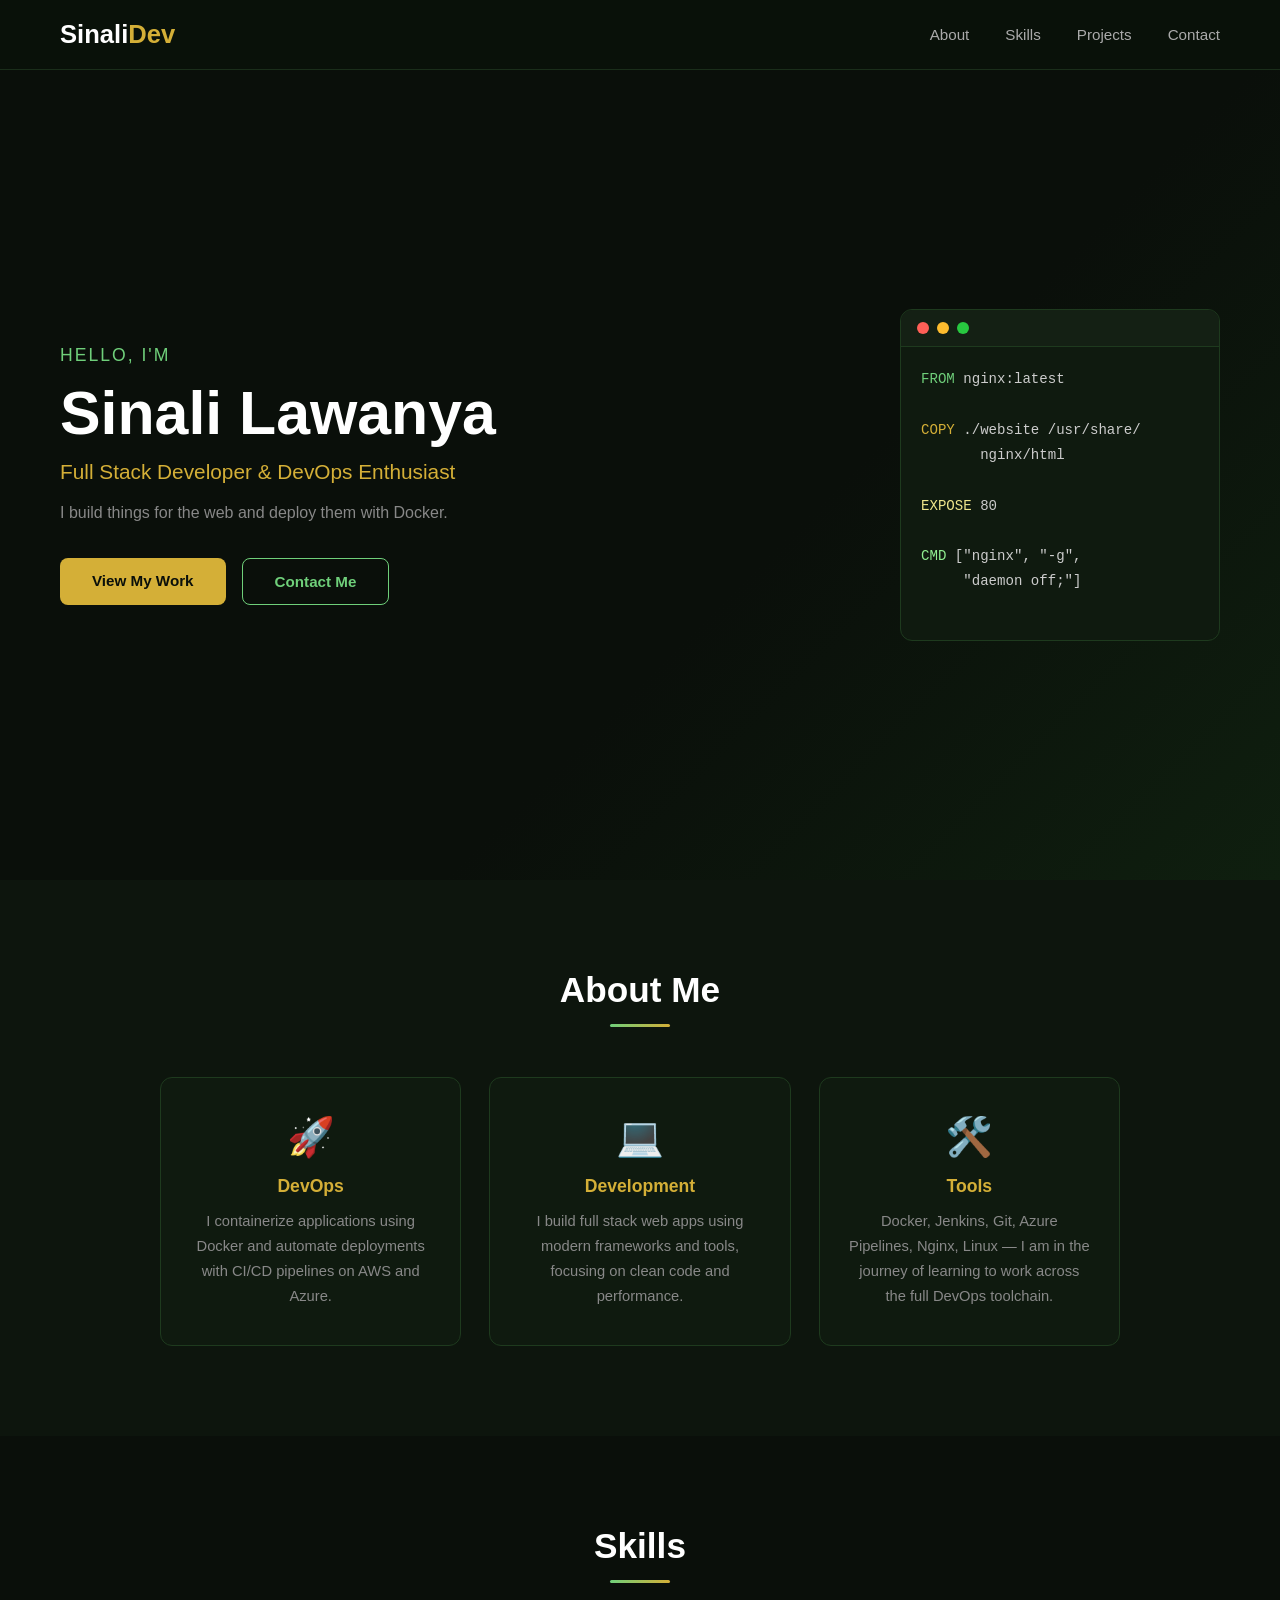
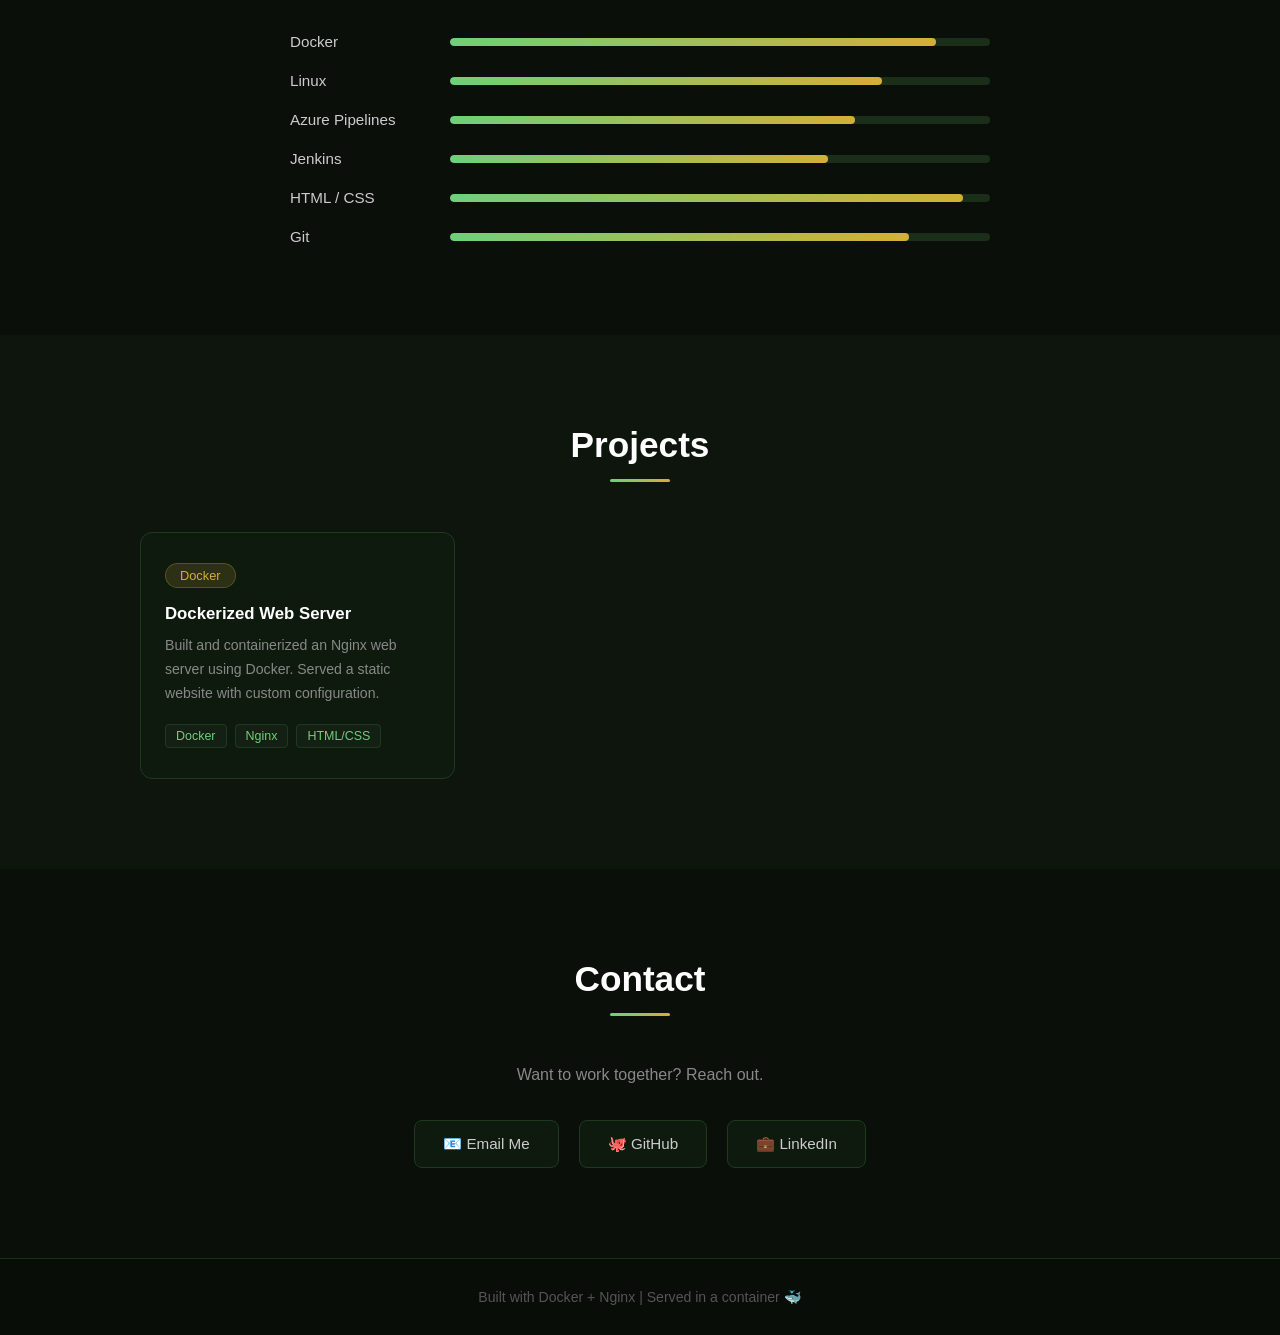
==== website/index.html @ 5b7a543a "Initial commit - Docker web server with Nginx portfolio site" ====
<!DOCTYPE html>
<html lang="en">
<head>
  <meta charset="UTF-8" />
  <meta name="viewport" content="width=device-width, initial-scale=1.0"/>
  <title>Alex Dev | Portfolio</title>
  <link rel="stylesheet" href="style.css" />
</head>
<body>

  <!-- NAVBAR -->
  <nav class="navbar">
    <div class="logo">Sinali<span>Dev</span></div>
    <ul class="nav-links">
      <li><a href="#about">About</a></li>
      <li><a href="#skills">Skills</a></li>
      <li><a href="#projects">Projects</a></li>
      <li><a href="#contact">Contact</a></li>
    </ul>
  </nav>

  <!-- HERO SECTION -->
  <section class="hero">
    <div class="hero-content">
      <p class="greeting">Hello, I'm</p>
      <h1 class="name">Sinali Lawanya</h1>
      <h2 class="role">Full Stack Developer & DevOps Enthusiast</h2>
      <p class="tagline">I build things for the web and deploy them with Docker.</p>
      <div class="hero-buttons">
        <a href="#projects" class="btn btn-primary">View My Work</a>
        <a href="#contact" class="btn btn-secondary">Contact Me</a>
      </div>
    </div>
    <div class="hero-visual">
      <div class="code-card">
        <div class="code-bar">
          <span class="dot red"></span>
          <span class="dot yellow"></span>
          <span class="dot green"></span>
        </div>
        <pre class="code-text">
<span class="c-blue">FROM</span> nginx:latest

<span class="c-green">COPY</span> ./website /usr/share/
       nginx/html

<span class="c-yellow">EXPOSE</span> 80

<span class="c-pink">CMD</span> ["nginx", "-g",
     "daemon off;"]
        </pre>
      </div>
    </div>
  </section>

  <!-- ABOUT SECTION -->
  <section class="about" id="about">
    <h2 class="section-title">About Me</h2>
    <div class="about-grid">
      <div class="about-card">
        <div class="about-icon">🚀</div>
        <h3>DevOps</h3>
        <p>I containerize applications using Docker and automate deployments with CI/CD pipelines on AWS and Azure.</p>
      </div>
      <div class="about-card">
        <div class="about-icon">💻</div>
        <h3>Development</h3>
        <p>I build full stack web apps using modern frameworks and tools, focusing on clean code and performance.</p>
      </div>
      <div class="about-card">
        <div class="about-icon">🛠️</div>
        <h3>Tools</h3>
        <p>Docker, Jenkins, Git, Azure Pipelines, Nginx, Linux — I am in the journey of learning to work across the full DevOps toolchain.</p>
      </div>
    </div>
  </section>

  <!-- SKILLS SECTION -->
  <section class="skills" id="skills">
    <h2 class="section-title">Skills</h2>
    <div class="skills-grid">
      <div class="skill-item">
        <span class="skill-name">Docker</span>
        <div class="skill-bar"><div class="skill-fill" data-width="90%"></div></div>
      </div>
      <div class="skill-item">
        <span class="skill-name">Linux</span>
        <div class="skill-bar"><div class="skill-fill" data-width="80%"></div></div>
      </div>
      <div class="skill-item">
        <span class="skill-name">Azure Pipelines</span>
        <div class="skill-bar"><div class="skill-fill" data-width="75%"></div></div>
      </div>
      <div class="skill-item">
        <span class="skill-name">Jenkins</span>
        <div class="skill-bar"><div class="skill-fill" data-width="70%"></div></div>
      </div>
      <div class="skill-item">
        <span class="skill-name">HTML / CSS</span>
        <div class="skill-bar"><div class="skill-fill" data-width="95%"></div></div>
      </div>
      <div class="skill-item">
        <span class="skill-name">Git</span>
        <div class="skill-bar"><div class="skill-fill" data-width="85%"></div></div>
      </div>
    </div>
  </section>

  <!-- PROJECTS SECTION -->
  <section class="projects" id="projects">
    <h2 class="section-title">Projects</h2>
    <div class="projects-grid">
      <div class="project-card">
        <div class="project-tag">Docker</div>
        <h3>Dockerized Web Server</h3>
        <p>Built and containerized an Nginx web server using Docker. Served a static website with custom configuration.</p>
        <div class="project-stack">
          <span>Docker</span><span>Nginx</span><span>HTML/CSS</span>
        </div>
      </div>
  </section>

  <!-- CONTACT SECTION -->
  <section class="contact" id="contact">
    <h2 class="section-title">Contact</h2>
    <p class="contact-sub">Want to work together? Reach out.</p>
    <div class="contact-links">
      <a href="#" class="contact-btn">📧 Email Me</a>
      <a href="#" class="contact-btn">🐙 GitHub</a>
      <a href="#" class="contact-btn">💼 LinkedIn</a>
    </div>
  </section>

  <!-- FOOTER -->
  <footer class="footer">
    <p>Built with Docker + Nginx | Served in a container 🐳</p>
  </footer>

  <script src="script.js"></script>
</body>
</html>
---- website/style.css ----
* {
  margin: 0;
  padding: 0;
  box-sizing: border-box;
}

body {
  font-family: 'Segoe UI', Tahoma, Geneva, Verdana, sans-serif;
  background: #0a0f0a;
  color: #e0e0e0;
  scroll-behavior: smooth;
}

/* NAVBAR */
.navbar {
  display: flex;
  justify-content: space-between;
  align-items: center;
  padding: 20px 60px;
  background: rgba(10, 18, 10, 0.95);
  position: sticky;
  top: 0;
  z-index: 100;
  border-bottom: 1px solid #1a2e1a;
}

.logo {
  font-size: 1.6rem;
  font-weight: 700;
  color: #fff;
}

.logo span {
  color: #d4af37;
}

.nav-links {
  list-style: none;
  display: flex;
  gap: 36px;
}

.nav-links a {
  color: #aaa;
  text-decoration: none;
  font-size: 0.95rem;
  transition: color 0.2s;
}

.nav-links a:hover {
  color: #d4af37;
}

/* HERO */
.hero {
  display: flex;
  justify-content: space-between;
  align-items: center;
  padding: 100px 60px;
  min-height: 90vh;
  background: linear-gradient(135deg, #0a0f0a 60%, #0f1f0f);
}

.greeting {
  color: #6fcf7a;
  font-size: 1.1rem;
  margin-bottom: 12px;
  letter-spacing: 2px;
  text-transform: uppercase;
}

.name {
  font-size: 3.8rem;
  font-weight: 700;
  color: #fff;
  margin-bottom: 12px;
}

.role {
  font-size: 1.3rem;
  color: #d4af37;
  font-weight: 400;
  margin-bottom: 20px;
}

.tagline {
  color: #888;
  font-size: 1rem;
  margin-bottom: 36px;
  max-width: 420px;
}

.hero-buttons {
  display: flex;
  gap: 16px;
}

.btn {
  padding: 14px 32px;
  border-radius: 8px;
  text-decoration: none;
  font-size: 0.95rem;
  font-weight: 600;
  transition: all 0.2s;
}

.btn-primary {
  background: #d4af37;
  color: #0a0f0a;
}

.btn-primary:hover {
  background: #c49b20;
  transform: translateY(-2px);
}

.btn-secondary {
  border: 1px solid #6fcf7a;
  color: #6fcf7a;
}

.btn-secondary:hover {
  background: #6fcf7a;
  color: #0a0f0a;
  transform: translateY(-2px);
}

/* CODE CARD */
.code-card {
  background: #0f1a0f;
  border: 1px solid #1e3a1e;
  border-radius: 12px;
  width: 320px;
  overflow: hidden;
}

.code-bar {
  display: flex;
  gap: 8px;
  padding: 12px 16px;
  background: #142014;
  border-bottom: 1px solid #1e3a1e;
}

.dot {
  width: 12px;
  height: 12px;
  border-radius: 50%;
}

.dot.red    { background: #ff5f57; }
.dot.yellow { background: #febc2e; }
.dot.green  { background: #28c840; }

.code-text {
  padding: 20px;
  font-family: 'Courier New', monospace;
  font-size: 0.88rem;
  line-height: 1.8;
  color: #ccc;
}

.c-blue   { color: #6fcf7a; }
.c-green  { color: #d4af37; }
.c-yellow { color: #f0e68c; }
.c-pink   { color: #90ee90; }

/* SECTIONS SHARED */
section {
  padding: 90px 60px;
}

.section-title {
  font-size: 2.2rem;
  color: #fff;
  margin-bottom: 50px;
  text-align: center;
  position: relative;
}

.section-title::after {
  content: '';
  display: block;
  width: 60px;
  height: 3px;
  background: linear-gradient(90deg, #6fcf7a, #d4af37);
  margin: 14px auto 0;
  border-radius: 2px;
}

/* ABOUT */
.about {
  background: #0d150d;
}

.about-grid {
  display: grid;
  grid-template-columns: repeat(3, 1fr);
  gap: 28px;
  max-width: 960px;
  margin: 0 auto;
}

.about-card {
  background: #0f1a0f;
  border: 1px solid #1e3a1e;
  border-radius: 12px;
  padding: 36px 28px;
  text-align: center;
  transition: border-color 0.2s, transform 0.2s;
}

.about-card:hover {
  border-color: #d4af37;
  transform: translateY(-4px);
}

.about-icon {
  font-size: 2.4rem;
  margin-bottom: 16px;
}

.about-card h3 {
  font-size: 1.1rem;
  color: #d4af37;
  margin-bottom: 12px;
}

.about-card p {
  color: #888;
  font-size: 0.92rem;
  line-height: 1.7;
}

/* SKILLS */
.skills-grid {
  max-width: 700px;
  margin: 0 auto;
  display: flex;
  flex-direction: column;
  gap: 22px;
}

.skill-item {
  display: flex;
  align-items: center;
  gap: 20px;
}

.skill-name {
  color: #ccc;
  font-size: 0.95rem;
  min-width: 140px;
}

.skill-bar {
  flex: 1;
  height: 8px;
  background: #1a2e1a;
  border-radius: 4px;
  overflow: hidden;
}

.skill-fill {
  height: 100%;
  width: 0%;
  background: linear-gradient(90deg, #6fcf7a, #d4af37);
  border-radius: 4px;
  transition: width 1.4s ease;
}

/* PROJECTS */
.projects {
  background: #0d150d;
}

.projects-grid {
  display: grid;
  grid-template-columns: repeat(3, 1fr);
  gap: 28px;
  max-width: 1000px;
  margin: 0 auto;
}

.project-card {
  background: #0f1a0f;
  border: 1px solid #1e3a1e;
  border-radius: 12px;
  padding: 30px 24px;
  transition: border-color 0.2s, transform 0.2s;
}

.project-card:hover {
  border-color: #d4af37;
  transform: translateY(-4px);
}

.project-tag {
  display: inline-block;
  background: rgba(212, 175, 55, 0.15);
  color: #d4af37;
  border: 1px solid #d4af3744;
  border-radius: 20px;
  padding: 4px 14px;
  font-size: 0.8rem;
  margin-bottom: 16px;
}

.project-card h3 {
  color: #fff;
  font-size: 1.05rem;
  margin-bottom: 10px;
}

.project-card p {
  color: #888;
  font-size: 0.88rem;
  line-height: 1.7;
  margin-bottom: 18px;
}

.project-stack {
  display: flex;
  flex-wrap: wrap;
  gap: 8px;
}

.project-stack span {
  background: #142014;
  color: #6fcf7a;
  font-size: 0.78rem;
  padding: 4px 10px;
  border-radius: 4px;
  border: 1px solid #1e3a1e;
}

/* CONTACT */
.contact {
  text-align: center;
}

.contact-sub {
  color: #888;
  margin-bottom: 36px;
  font-size: 1rem;
}

.contact-links {
  display: flex;
  justify-content: center;
  gap: 20px;
  flex-wrap: wrap;
}

.contact-btn {
  background: #0f1a0f;
  border: 1px solid #1e3a1e;
  color: #ccc;
  padding: 14px 28px;
  border-radius: 8px;
  text-decoration: none;
  font-size: 0.95rem;
  transition: all 0.2s;
}

.contact-btn:hover {
  border-color: #d4af37;
  color: #d4af37;
  transform: translateY(-2px);
}

/* FOOTER */
.footer {
  text-align: center;
  padding: 30px;
  background: #080d08;
  color: #555;
  font-size: 0.88rem;
  border-top: 1px solid #1a2e1a;
}
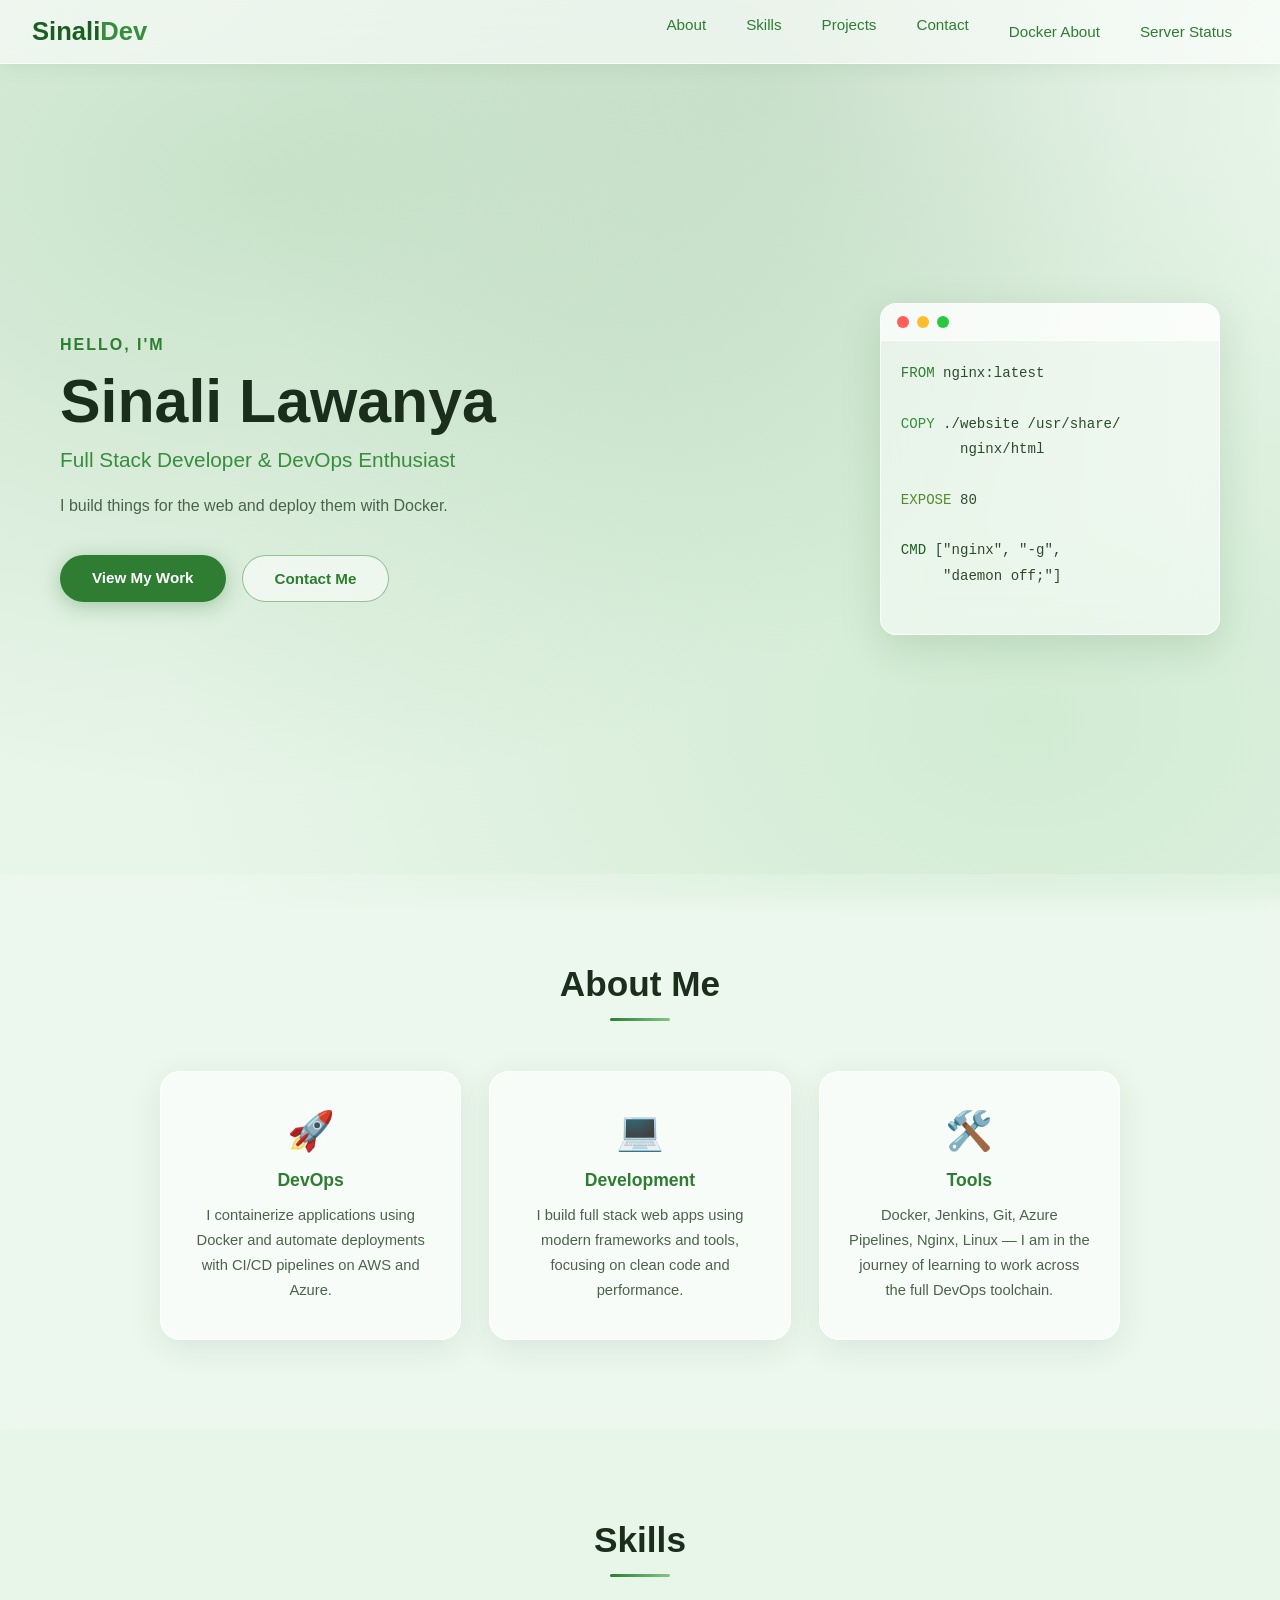
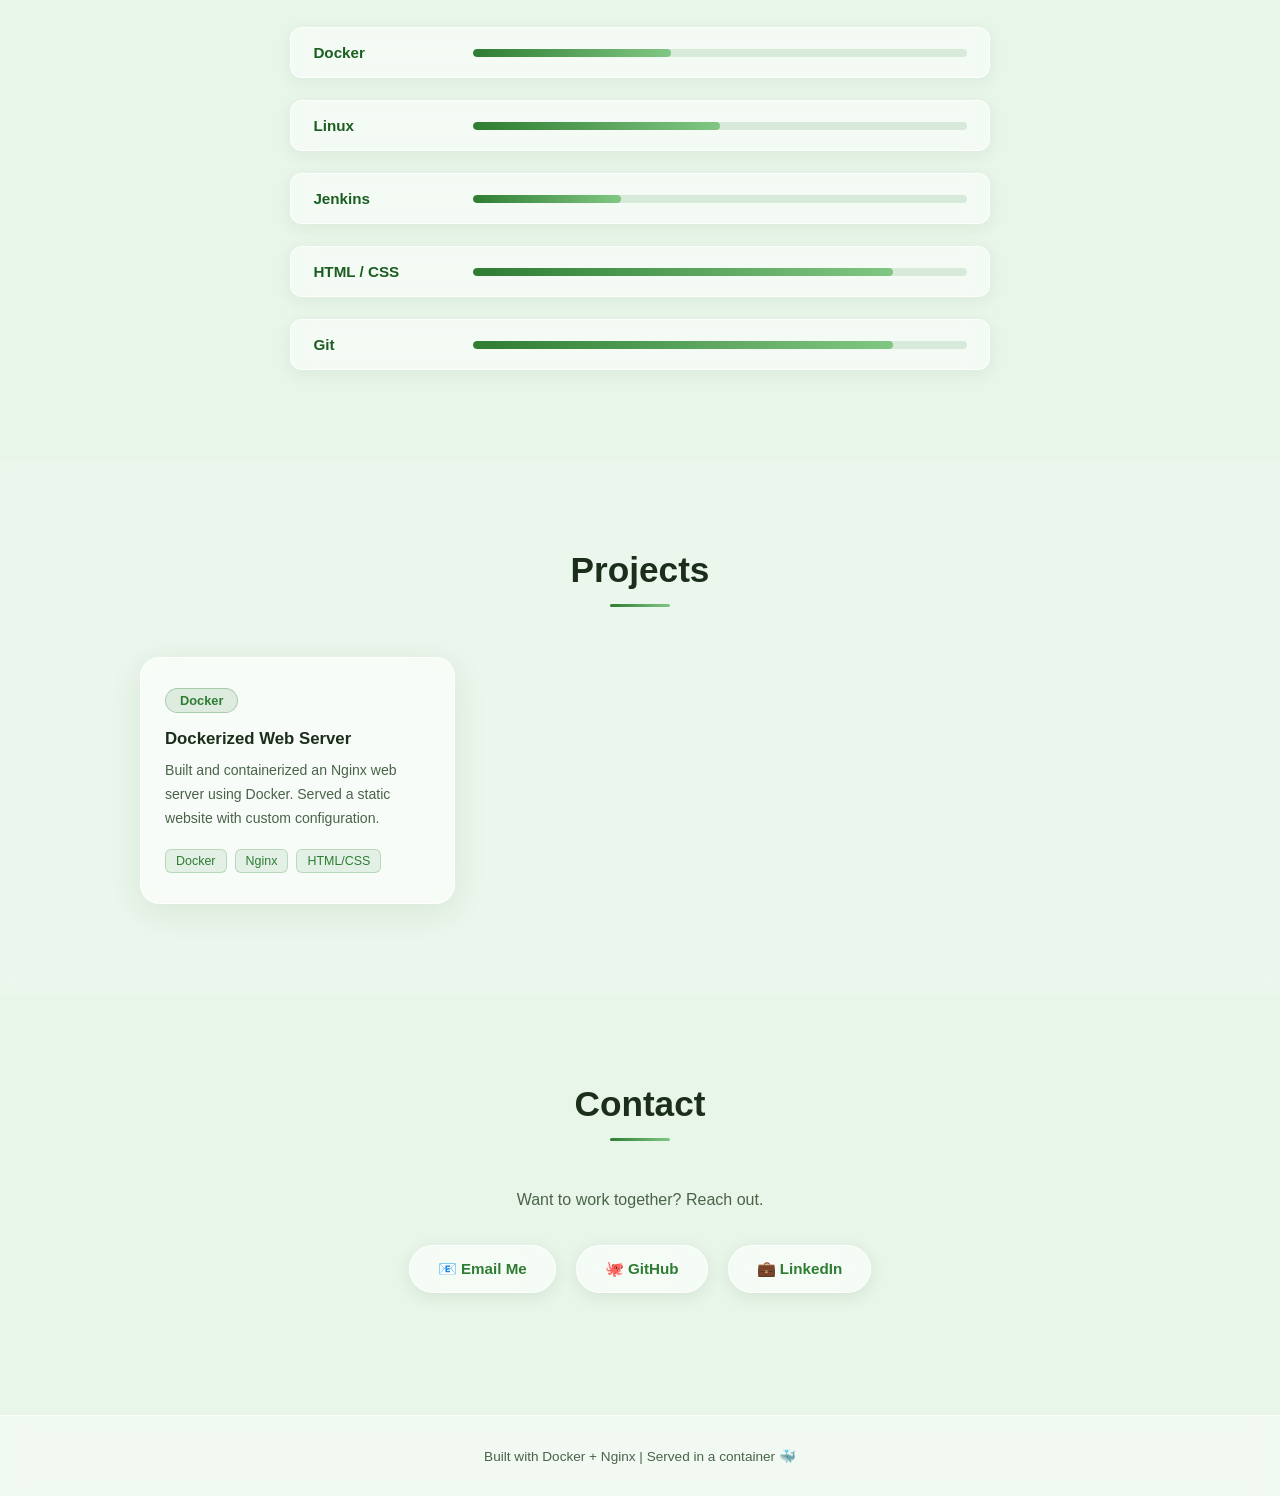
==== commit 156cef7c: "added modifications" ====
--- a/website/index.html
+++ b/website/index.html
@@ -3,7 +3,7 @@
 <head>
   <meta charset="UTF-8" />
   <meta name="viewport" content="width=device-width, initial-scale=1.0"/>
-  <title>Alex Dev | Portfolio</title>
+  <title>Sinali | Portfolio</title>
   <link rel="stylesheet" href="style.css" />
 </head>
 <body>
@@ -16,6 +16,8 @@
       <li><a href="#skills">Skills</a></li>
       <li><a href="#projects">Projects</a></li>
       <li><a href="#contact">Contact</a></li>
+      <a href="about.html">Docker About</a>
+    <a href="status.html">Server Status</a>
     </ul>
   </nav>
 
@@ -81,23 +83,20 @@
     <div class="skills-grid">
       <div class="skill-item">
         <span class="skill-name">Docker</span>
-        <div class="skill-bar"><div class="skill-fill" data-width="90%"></div></div>
+        <div class="skill-bar"><div class="skill-fill" data-width="40%"></div></div>
       </div>
       <div class="skill-item">
         <span class="skill-name">Linux</span>
-        <div class="skill-bar"><div class="skill-fill" data-width="80%"></div></div>
+        <div class="skill-bar"><div class="skill-fill" data-width="50%"></div></div>
       </div>
-      <div class="skill-item">
-        <span class="skill-name">Azure Pipelines</span>
-        <div class="skill-bar"><div class="skill-fill" data-width="75%"></div></div>
-      </div>
+      
       <div class="skill-item">
         <span class="skill-name">Jenkins</span>
-        <div class="skill-bar"><div class="skill-fill" data-width="70%"></div></div>
+        <div class="skill-bar"><div class="skill-fill" data-width="30%"></div></div>
       </div>
       <div class="skill-item">
         <span class="skill-name">HTML / CSS</span>
-        <div class="skill-bar"><div class="skill-fill" data-width="95%"></div></div>
+        <div class="skill-bar"><div class="skill-fill" data-width="85%"></div></div>
       </div>
       <div class="skill-item">
         <span class="skill-name">Git</span>
--- a/website/style.css
+++ b/website/style.css
@@ -6,88 +6,129 @@
 
 body {
   font-family: 'Segoe UI', Tahoma, Geneva, Verdana, sans-serif;
-  background: #0a0f0a;
-  color: #e0e0e0;
+  background-color: #e8f5e9;
+  background-image:
+    radial-gradient(ellipse at 20% 20%, rgba(56, 142, 60, 0.18) 0%, transparent 60%),
+    radial-gradient(ellipse at 80% 80%, rgba(129, 199, 132, 0.22) 0%, transparent 60%),
+    radial-gradient(ellipse at 60% 10%, rgba(27, 94, 32, 0.10) 0%, transparent 50%),
+    url("https://cdn.wallpapersafari.com/28/27/DOjhiI.jpgdocker stop my-portfolio");
+  background-size: auto, auto, auto, cover;
+  background-position: center, center, center, center;
+  background-attachment: fixed;
+  color: #1b2e1b;
   scroll-behavior: smooth;
-}
-
-/* NAVBAR */
-.navbar {
+  min-height: 100vh;
+}
+
+/* ── GLASS MIXIN (reused everywhere) ── */
+.glass {
+  background: rgba(255, 255, 255, 0.55);
+  backdrop-filter: blur(18px);
+  -webkit-backdrop-filter: blur(18px);
+  border: 1px solid rgba(255, 255, 255, 0.75);
+  box-shadow: 0 8px 32px rgba(27, 94, 32, 0.10);
+}
+
+/* ── NAVBAR ── */
+nav {
   display: flex;
   justify-content: space-between;
   align-items: center;
-  padding: 20px 60px;
-  background: rgba(10, 18, 10, 0.95);
+  padding: 1rem 2.5rem;
+  background: rgba(255, 255, 255, 0.60);
+  backdrop-filter: blur(20px);
+  -webkit-backdrop-filter: blur(20px);
+  border-bottom: 1px solid rgba(255, 255, 255, 0.80);
+  box-shadow: 0 2px 20px rgba(27, 94, 32, 0.08);
   position: sticky;
   top: 0;
   z-index: 100;
-  border-bottom: 1px solid #1a2e1a;
-}
+}
+
+.navbar {
+  display: flex;
+  justify-content: space-between;
+  align-items: center;
+  padding: 1rem 2rem;
+  background: rgba(255, 255, 255, 0.60);
+  backdrop-filter: blur(20px);
+  -webkit-backdrop-filter: blur(20px);
+  border-bottom: 1px solid rgba(255, 255, 255, 0.80);
+  box-shadow: 0 2px 20px rgba(27, 94, 32, 0.08);
+  position: sticky;
+  top: 0;
+  z-index: 100;
+}
+
+.nav-brand { color: #2e7d32; font-weight: 700; font-size: 1.2rem; }
 
 .logo {
   font-size: 1.6rem;
   font-weight: 700;
-  color: #fff;
-}
-
+  color: #1b5e20;
+}
 .logo span {
-  color: #d4af37;
+  color: #388e3c;
 }
 
 .nav-links {
   list-style: none;
   display: flex;
-  gap: 36px;
-}
-
+  gap: 8px;
+}
 .nav-links a {
-  color: #aaa;
+  color: #2e7d32;
   text-decoration: none;
   font-size: 0.95rem;
-  transition: color 0.2s;
-}
-
-.nav-links a:hover {
-  color: #d4af37;
-}
-
-/* HERO */
+  padding: 0.45rem 1rem;
+  border-radius: 50px;
+  transition: all 0.2s;
+  font-weight: 500;
+}
+.nav-links a:hover,
+.nav-links a.active {
+  background: rgba(56, 142, 60, 0.15);
+  color: #1b5e20;
+}
+
+/* ── HERO ── */
 .hero {
   display: flex;
   justify-content: space-between;
   align-items: center;
   padding: 100px 60px;
   min-height: 90vh;
-  background: linear-gradient(135deg, #0a0f0a 60%, #0f1f0f);
 }
 
 .greeting {
-  color: #6fcf7a;
-  font-size: 1.1rem;
+  color: #2e7d32;
+  font-size: 1rem;
   margin-bottom: 12px;
   letter-spacing: 2px;
   text-transform: uppercase;
+  font-weight: 600;
 }
 
 .name {
   font-size: 3.8rem;
   font-weight: 700;
-  color: #fff;
+  color: #1b2e1b;
   margin-bottom: 12px;
 }
 
 .role {
   font-size: 1.3rem;
-  color: #d4af37;
-  font-weight: 400;
+  color: #388e3c;
+  font-weight: 500;
   margin-bottom: 20px;
 }
 
 .tagline {
-  color: #888;
+  color: #4a6349;
   font-size: 1rem;
   margin-bottom: 36px;
   max-width: 420px;
+  line-height: 1.7;
 }
 
 .hero-buttons {
@@ -97,40 +138,46 @@
 
 .btn {
   padding: 14px 32px;
-  border-radius: 8px;
+  border-radius: 50px;
   text-decoration: none;
   font-size: 0.95rem;
   font-weight: 600;
-  transition: all 0.2s;
+  transition: all 0.25s;
 }
 
 .btn-primary {
-  background: #d4af37;
-  color: #0a0f0a;
-}
-
+  background: #2e7d32;
+  color: #fff;
+  box-shadow: 0 4px 20px rgba(46, 125, 50, 0.35);
+}
 .btn-primary:hover {
-  background: #c49b20;
+  background: #1b5e20;
   transform: translateY(-2px);
+  box-shadow: 0 8px 28px rgba(46, 125, 50, 0.45);
 }
 
 .btn-secondary {
-  border: 1px solid #6fcf7a;
-  color: #6fcf7a;
-}
-
+  background: rgba(255, 255, 255, 0.55);
+  backdrop-filter: blur(12px);
+  -webkit-backdrop-filter: blur(12px);
+  border: 1.5px solid rgba(56, 142, 60, 0.50);
+  color: #2e7d32;
+}
 .btn-secondary:hover {
-  background: #6fcf7a;
-  color: #0a0f0a;
+  background: rgba(56, 142, 60, 0.12);
   transform: translateY(-2px);
-}
-
-/* CODE CARD */
+  border-color: #2e7d32;
+}
+
+/* ── CODE CARD (hero visual) ── */
 .code-card {
-  background: #0f1a0f;
-  border: 1px solid #1e3a1e;
-  border-radius: 12px;
-  width: 320px;
+  background: rgba(255, 255, 255, 0.50);
+  backdrop-filter: blur(20px);
+  -webkit-backdrop-filter: blur(20px);
+  border: 1px solid rgba(255, 255, 255, 0.80);
+  box-shadow: 0 12px 40px rgba(27, 94, 32, 0.15);
+  border-radius: 16px;
+  width: 340px;
   overflow: hidden;
 }
 
@@ -138,8 +185,8 @@
   display: flex;
   gap: 8px;
   padding: 12px 16px;
-  background: #142014;
-  border-bottom: 1px solid #1e3a1e;
+  background: rgba(255, 255, 255, 0.65);
+  border-bottom: 1px solid rgba(255, 255, 255, 0.80);
 }
 
 .dot {
@@ -147,7 +194,6 @@
   height: 12px;
   border-radius: 50%;
 }
-
 .dot.red    { background: #ff5f57; }
 .dot.yellow { background: #febc2e; }
 .dot.green  { background: #28c840; }
@@ -157,40 +203,40 @@
   font-family: 'Courier New', monospace;
   font-size: 0.88rem;
   line-height: 1.8;
-  color: #ccc;
-}
-
-.c-blue   { color: #6fcf7a; }
-.c-green  { color: #d4af37; }
-.c-yellow { color: #f0e68c; }
-.c-pink   { color: #90ee90; }
-
-/* SECTIONS SHARED */
+  color: #2e4a2e;
+}
+.c-blue   { color: #2e7d32; }
+.c-green  { color: #388e3c; }
+.c-yellow { color: #558b2f; }
+.c-pink   { color: #1b5e20; }
+
+/* ── SECTIONS ── */
 section {
   padding: 90px 60px;
 }
 
 .section-title {
   font-size: 2.2rem;
-  color: #fff;
+  color: #1b2e1b;
   margin-bottom: 50px;
   text-align: center;
+  font-weight: 700;
   position: relative;
 }
-
 .section-title::after {
   content: '';
   display: block;
   width: 60px;
   height: 3px;
-  background: linear-gradient(90deg, #6fcf7a, #d4af37);
+  background: linear-gradient(90deg, #2e7d32, #81c784);
   margin: 14px auto 0;
   border-radius: 2px;
 }
 
-/* ABOUT */
+/* ── ABOUT CARDS ── */
 .about {
-  background: #0d150d;
+  background: rgba(255, 255, 255, 0.20);
+  backdrop-filter: blur(8px);
 }
 
 .about-grid {
@@ -202,37 +248,39 @@
 }
 
 .about-card {
-  background: #0f1a0f;
-  border: 1px solid #1e3a1e;
-  border-radius: 12px;
+  background: rgba(255, 255, 255, 0.55);
+  backdrop-filter: blur(18px);
+  -webkit-backdrop-filter: blur(18px);
+  border: 1px solid rgba(255, 255, 255, 0.80);
+  box-shadow: 0 8px 32px rgba(27, 94, 32, 0.10);
+  border-radius: 20px;
   padding: 36px 28px;
   text-align: center;
-  transition: border-color 0.2s, transform 0.2s;
-}
-
+  transition: all 0.3s;
+}
 .about-card:hover {
-  border-color: #d4af37;
-  transform: translateY(-4px);
+  transform: translateY(-6px);
+  box-shadow: 0 16px 48px rgba(27, 94, 32, 0.18);
+  border-color: rgba(56, 142, 60, 0.40);
 }
 
 .about-icon {
   font-size: 2.4rem;
   margin-bottom: 16px;
 }
-
 .about-card h3 {
   font-size: 1.1rem;
-  color: #d4af37;
+  color: #2e7d32;
   margin-bottom: 12px;
-}
-
+  font-weight: 600;
+}
 .about-card p {
-  color: #888;
+  color: #4a6349;
   font-size: 0.92rem;
   line-height: 1.7;
 }
 
-/* SKILLS */
+/* ── SKILLS ── */
 .skills-grid {
   max-width: 700px;
   margin: 0 auto;
@@ -242,21 +290,29 @@
 }
 
 .skill-item {
+  background: rgba(255, 255, 255, 0.50);
+  backdrop-filter: blur(12px);
+  -webkit-backdrop-filter: blur(12px);
+  border: 1px solid rgba(255, 255, 255, 0.75);
+  border-radius: 12px;
+  padding: 1rem 1.4rem;
   display: flex;
   align-items: center;
   gap: 20px;
+  box-shadow: 0 4px 16px rgba(27, 94, 32, 0.07);
 }
 
 .skill-name {
-  color: #ccc;
+  color: #1b5e20;
   font-size: 0.95rem;
+  font-weight: 600;
   min-width: 140px;
 }
 
 .skill-bar {
   flex: 1;
   height: 8px;
-  background: #1a2e1a;
+  background: rgba(56, 142, 60, 0.15);
   border-radius: 4px;
   overflow: hidden;
 }
@@ -264,14 +320,15 @@
 .skill-fill {
   height: 100%;
   width: 0%;
-  background: linear-gradient(90deg, #6fcf7a, #d4af37);
+  background: linear-gradient(90deg, #2e7d32, #81c784);
   border-radius: 4px;
   transition: width 1.4s ease;
 }
 
-/* PROJECTS */
+/* ── PROJECTS ── */
 .projects {
-  background: #0d150d;
+  background: rgba(255, 255, 255, 0.15);
+  backdrop-filter: blur(6px);
 }
 
 .projects-grid {
@@ -283,37 +340,41 @@
 }
 
 .project-card {
-  background: #0f1a0f;
-  border: 1px solid #1e3a1e;
-  border-radius: 12px;
+  background: rgba(255, 255, 255, 0.55);
+  backdrop-filter: blur(18px);
+  -webkit-backdrop-filter: blur(18px);
+  border: 1px solid rgba(255, 255, 255, 0.80);
+  box-shadow: 0 8px 32px rgba(27, 94, 32, 0.10);
+  border-radius: 20px;
   padding: 30px 24px;
-  transition: border-color 0.2s, transform 0.2s;
-}
-
+  transition: all 0.3s;
+}
 .project-card:hover {
-  border-color: #d4af37;
-  transform: translateY(-4px);
+  transform: translateY(-6px);
+  box-shadow: 0 16px 48px rgba(27, 94, 32, 0.18);
+  border-color: rgba(56, 142, 60, 0.40);
 }
 
 .project-tag {
   display: inline-block;
-  background: rgba(212, 175, 55, 0.15);
-  color: #d4af37;
-  border: 1px solid #d4af3744;
+  background: rgba(46, 125, 50, 0.12);
+  color: #2e7d32;
+  border: 1px solid rgba(46, 125, 50, 0.30);
   border-radius: 20px;
   padding: 4px 14px;
   font-size: 0.8rem;
+  font-weight: 600;
   margin-bottom: 16px;
 }
 
 .project-card h3 {
-  color: #fff;
+  color: #1b2e1b;
   font-size: 1.05rem;
   margin-bottom: 10px;
-}
-
+  font-weight: 600;
+}
 .project-card p {
-  color: #888;
+  color: #4a6349;
   font-size: 0.88rem;
   line-height: 1.7;
   margin-bottom: 18px;
@@ -324,23 +385,22 @@
   flex-wrap: wrap;
   gap: 8px;
 }
-
 .project-stack span {
-  background: #142014;
-  color: #6fcf7a;
+  background: rgba(56, 142, 60, 0.10);
+  color: #2e7d32;
   font-size: 0.78rem;
   padding: 4px 10px;
-  border-radius: 4px;
-  border: 1px solid #1e3a1e;
-}
-
-/* CONTACT */
+  border-radius: 6px;
+  border: 1px solid rgba(56, 142, 60, 0.25);
+  font-weight: 500;
+}
+
+/* ── CONTACT ── */
 .contact {
   text-align: center;
 }
-
 .contact-sub {
-  color: #888;
+  color: #4a6349;
   margin-bottom: 36px;
   font-size: 1rem;
 }
@@ -353,28 +413,98 @@
 }
 
 .contact-btn {
-  background: #0f1a0f;
-  border: 1px solid #1e3a1e;
-  color: #ccc;
+  background: rgba(255, 255, 255, 0.55);
+  backdrop-filter: blur(14px);
+  -webkit-backdrop-filter: blur(14px);
+  border: 1px solid rgba(255, 255, 255, 0.80);
+  box-shadow: 0 4px 16px rgba(27, 94, 32, 0.10);
+  color: #2e7d32;
   padding: 14px 28px;
-  border-radius: 8px;
+  border-radius: 50px;
   text-decoration: none;
   font-size: 0.95rem;
-  transition: all 0.2s;
-}
-
+  font-weight: 600;
+  transition: all 0.25s;
+}
 .contact-btn:hover {
-  border-color: #d4af37;
-  color: #d4af37;
+  background: rgba(46, 125, 50, 0.12);
+  border-color: rgba(46, 125, 50, 0.45);
   transform: translateY(-2px);
-}
-
-/* FOOTER */
+  box-shadow: 0 8px 28px rgba(27, 94, 32, 0.18);
+}
+
+/* ── FOOTER ── */
 .footer {
   text-align: center;
-  padding: 30px;
-  background: #080d08;
-  color: #555;
-  font-size: 0.88rem;
-  border-top: 1px solid #1a2e1a;
-}+  padding: 2rem;
+  color: #4a6349;
+  font-size: 0.85rem;
+  border-top: 1px solid rgba(255, 255, 255, 0.60);
+  background: rgba(255, 255, 255, 0.40);
+  backdrop-filter: blur(12px);
+  -webkit-backdrop-filter: blur(12px);
+  margin-top: 2rem;
+}
+
+/* ── DOCKER / STATUS PAGES ── */
+.page-header {
+  text-align: center;
+  padding: 4rem 2rem 2rem;
+  background: rgba(255, 255, 255, 0.35);
+  backdrop-filter: blur(12px);
+  -webkit-backdrop-filter: blur(12px);
+  border-bottom: 1px solid rgba(255, 255, 255, 0.60);
+}
+.page-header h1 { font-size: 2.5rem; font-weight: 800; color: #1b2e1b; }
+.page-header p  { color: #4a6349; margin-top: 0.5rem; }
+
+.content-wrapper {
+  max-width: 950px;
+  margin: 0 auto;
+  padding: 2.5rem 1.5rem;
+  display: flex;
+  flex-direction: column;
+  gap: 1.5rem;
+}
+
+.info-card {
+  background: rgba(255, 255, 255, 0.55);
+  backdrop-filter: blur(18px);
+  -webkit-backdrop-filter: blur(18px);
+  border: 1px solid rgba(255, 255, 255, 0.80);
+  box-shadow: 0 8px 32px rgba(27, 94, 32, 0.10);
+  border-radius: 20px;
+  padding: 2rem;
+}
+.info-card h2 { color: #2e7d32; margin-bottom: 1.2rem; font-size: 1.3rem; font-weight: 600; }
+.info-card p  { color: #4a6349; line-height: 1.8; }
+
+.comparison { display: grid; grid-template-columns: 1fr 1fr; gap: 1rem; margin-top: 1.5rem; }
+.compare-bad  { background: rgba(239,68,68,0.07); border: 1px solid rgba(239,68,68,0.20); border-radius: 12px; padding: 1.2rem; }
+.compare-good { background: rgba(46,125,50,0.08); border: 1px solid rgba(46,125,50,0.25); border-radius: 12px; padding: 1.2rem; }
+.compare-bad h4  { color: #c62828; margin-bottom: 0.8rem; }
+.compare-good h4 { color: #2e7d32; margin-bottom: 0.8rem; }
+.compare-bad ul, .compare-good ul { list-style: none; }
+.compare-bad ul li, .compare-good ul li { color: #4a6349; font-size: 0.88rem; padding: 0.25rem 0; }
+
+.lifecycle { display: flex; align-items: center; flex-wrap: wrap; gap: 0.5rem; margin-top: 1rem; }
+.lc-step { flex: 1; min-width: 80px; background: rgba(46,125,50,0.08); border: 1px solid rgba(46,125,50,0.25); border-radius: 10px; padding: 0.9rem; text-align: center; font-size: 0.82rem; color: #2e7d32; line-height: 1.6; font-weight: 500; }
+.lc-arrow { color: #388e3c; font-size: 1.2rem; }
+
+.concept-grid { display: grid; grid-template-columns: repeat(4, 1fr); gap: 0.75rem; margin-top: 1rem; }
+.concept { background: rgba(255,255,255,0.55); backdrop-filter: blur(8px); border: 1px solid rgba(255,255,255,0.80); border-radius: 10px; padding: 0.75rem; text-align: center; font-size: 0.85rem; color: #2e7d32; font-weight: 500; }
+
+.status-banner { display: flex; justify-content: space-between; align-items: center; padding: 1rem 1.5rem; background: rgba(46,125,50,0.10); border: 1px solid rgba(46,125,50,0.30); backdrop-filter: blur(10px); border-radius: 12px; color: #2e7d32; font-weight: 600; }
+.status-time { font-size: 0.82rem; font-weight: 400; color: #4a6349; }
+
+.status-grid { display: grid; grid-template-columns: repeat(3, 1fr); gap: 1rem; }
+.status-card { background: rgba(255,255,255,0.55); backdrop-filter: blur(14px); -webkit-backdrop-filter: blur(14px); border: 1px solid rgba(255,255,255,0.80); border-radius: 14px; padding: 1.5rem; text-align: center; box-shadow: 0 4px 16px rgba(27,94,32,0.08); }
+.s-label { color: #4a6349; font-size: 0.78rem; text-transform: uppercase; letter-spacing: 1px; margin-bottom: 0.5rem; font-weight: 500; }
+.s-value { font-weight: 600; font-size: 0.95rem; color: #1b2e1b; }
+.s-value.green { color: #2e7d32; }
+.s-value.blue  { color: #388e3c; }
+
+.cmd-list { display: flex; flex-direction: column; gap: 0.6rem; }
+.cmd-row { display: flex; align-items: center; justify-content: space-between; padding: 0.85rem 1rem; background: rgba(255,255,255,0.45); backdrop-filter: blur(8px); border: 1px solid rgba(255,255,255,0.70); border-radius: 10px; gap: 1rem; }
+.cmd-row code { font-family: 'Cascadia Code', monospace; font-size: 0.85rem; color: #2e7d32; background: rgba(46,125,50,0.10); padding: 0.25rem 0.7rem; border-radius: 6px; white-space: nowrap; font-weight: 600; }
+.cmd-row span { color: #4a6349; font-size: 0.85rem; }
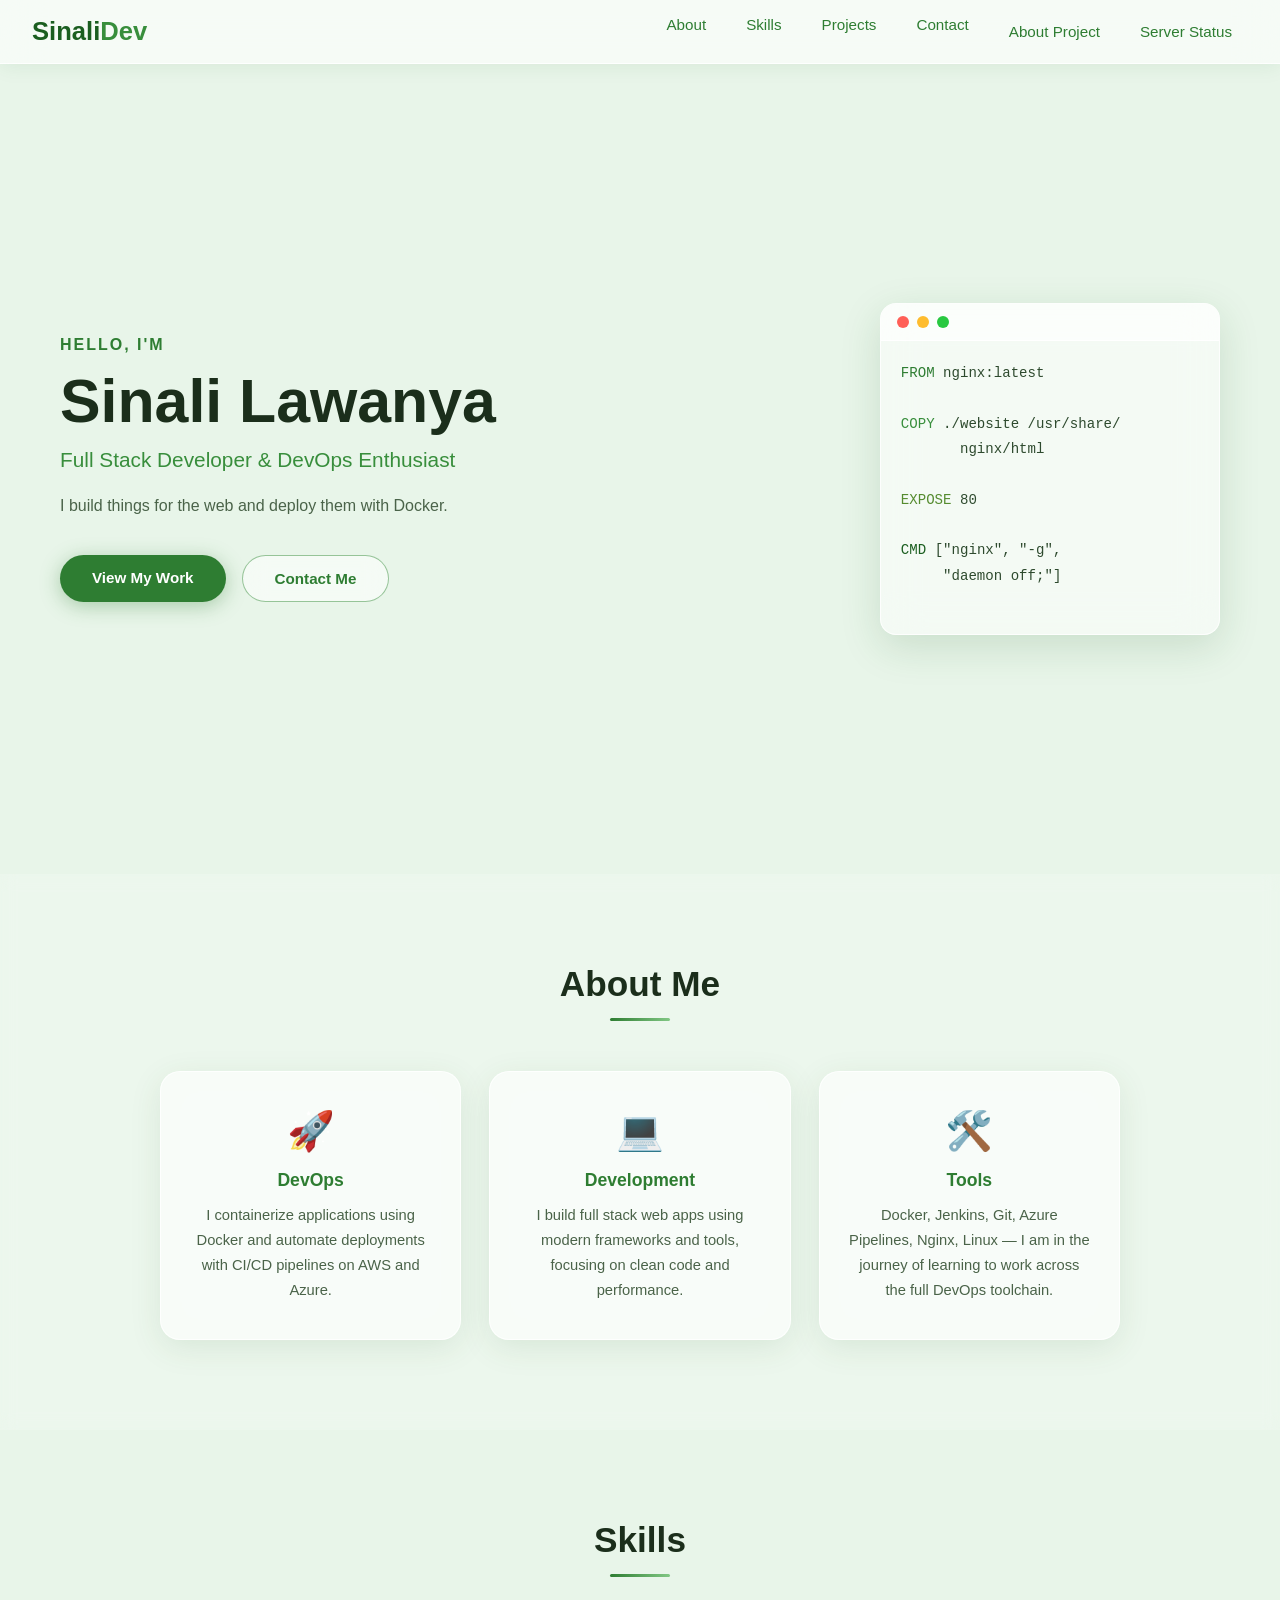
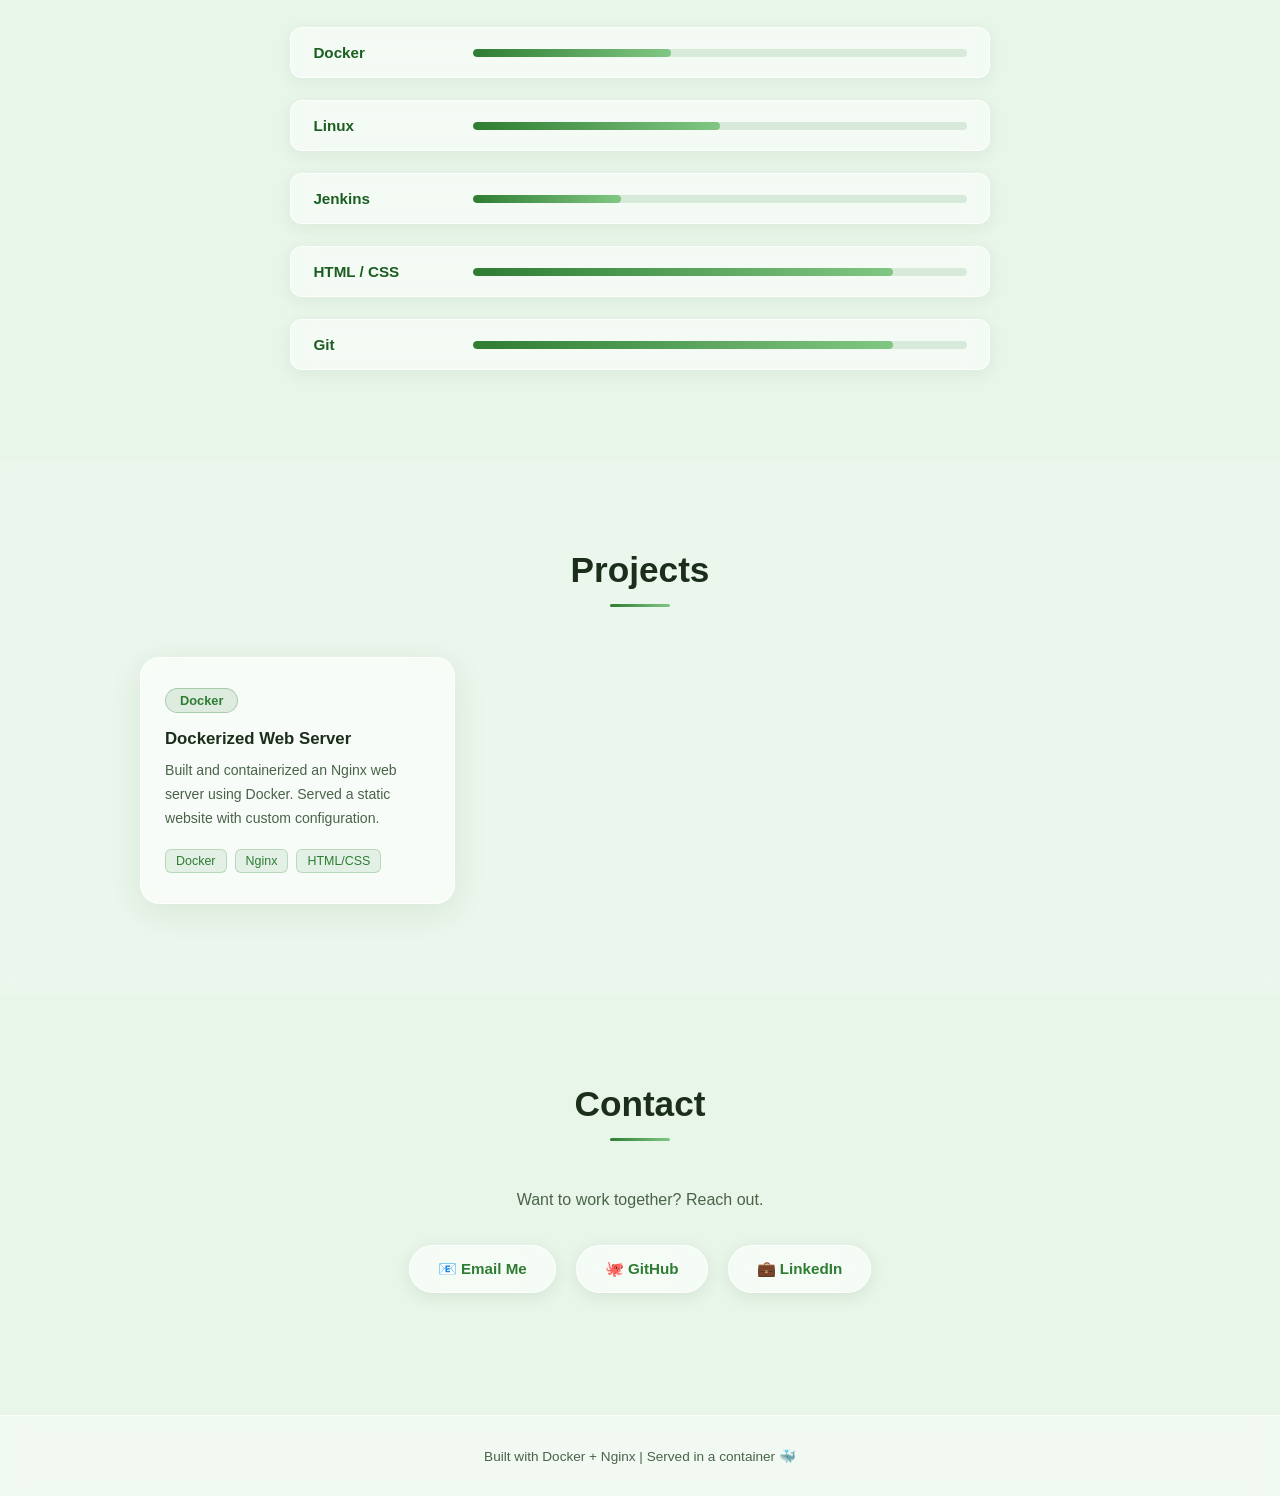
==== commit 5c50156c: "added modifications" ====
--- a/website/index.html
+++ b/website/index.html
@@ -16,7 +16,7 @@
       <li><a href="#skills">Skills</a></li>
       <li><a href="#projects">Projects</a></li>
       <li><a href="#contact">Contact</a></li>
-      <a href="about.html">Docker About</a>
+      <a href="about.html">About Project</a>
     <a href="status.html">Server Status</a>
     </ul>
   </nav>
--- a/website/style.css
+++ b/website/style.css
@@ -7,11 +7,6 @@
 body {
   font-family: 'Segoe UI', Tahoma, Geneva, Verdana, sans-serif;
   background-color: #e8f5e9;
-  background-image:
-    radial-gradient(ellipse at 20% 20%, rgba(56, 142, 60, 0.18) 0%, transparent 60%),
-    radial-gradient(ellipse at 80% 80%, rgba(129, 199, 132, 0.22) 0%, transparent 60%),
-    radial-gradient(ellipse at 60% 10%, rgba(27, 94, 32, 0.10) 0%, transparent 50%),
-    url("https://cdn.wallpapersafari.com/28/27/DOjhiI.jpgdocker stop my-portfolio");
   background-size: auto, auto, auto, cover;
   background-position: center, center, center, center;
   background-attachment: fixed;
